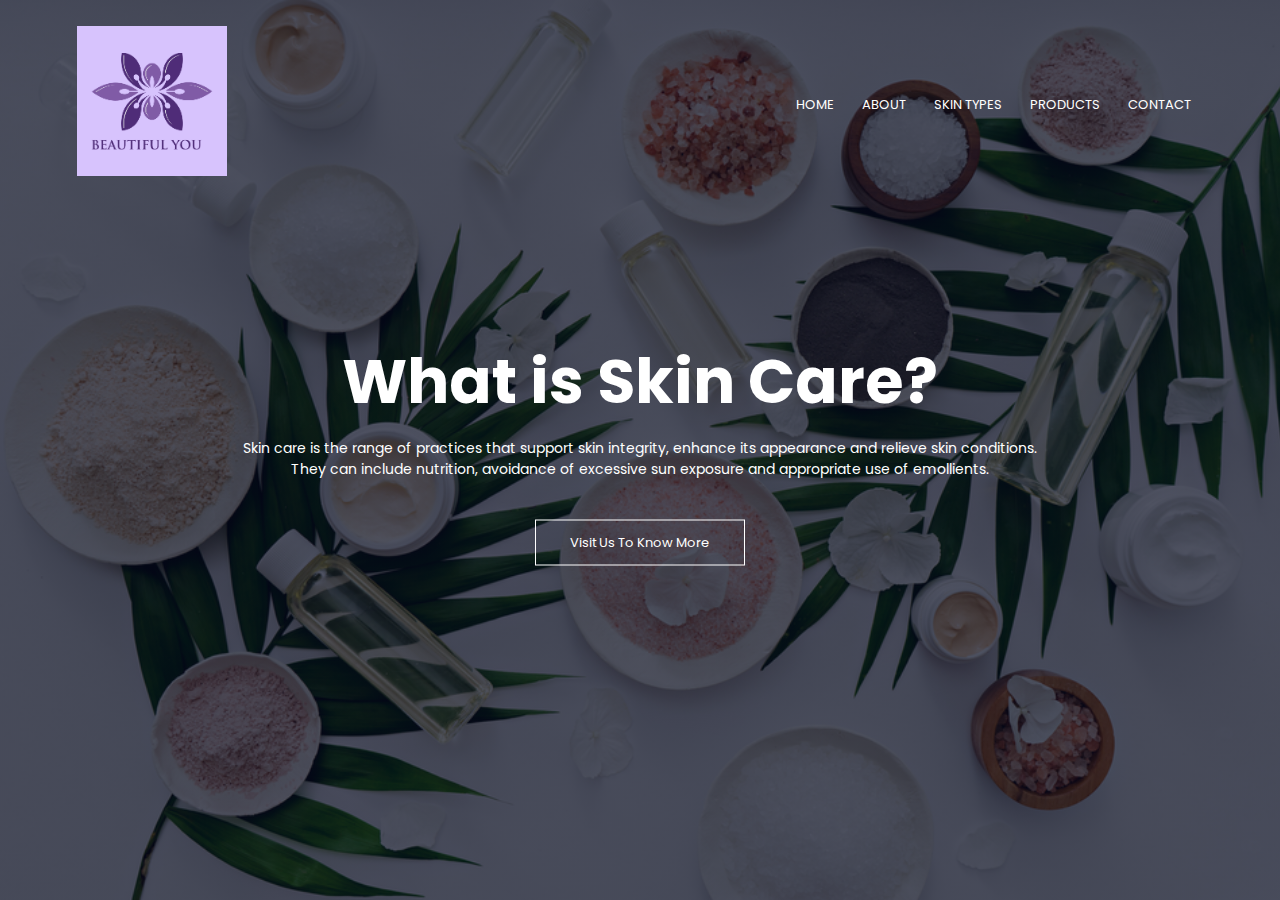
==== index.html @ ec86b8a4 "Add files via upload" ====
<!DOCTYPE html>
<html >
<head>

 
    <meta name="viewport" content="width=device-width, initial-scale=1.0">
    <title>Skin Care Website</title>
    <link rel="stylesheet" href="style.css">
    <link rel="preconnect" href="https://fonts.googleapis.com">
<link rel="preconnect" href="https://fonts.gstatic.com" crossorigin>
<link href="https://fonts.googleapis.com/css2?family=Poppins:ital,wght@0,200;0,300;0,400;0,600;0,700;1,100&display=swap" rel="stylesheet">
</head>
<body>
    <section class="header">
<nav>
    <a href="index.html"><img src="images/dm-beauty-logo-05.png"></a>
  <div class="nav-links">
      <ul>
          <li><a href="">HOME</a></li>
          <li><a href="">ABOUT</a></li>
          <li><a href="">SKIN TYPES</a></li>
          <li><a href="">PRODUCTS</a></li>
          <li><a href="">CONTACT</a></li>
      </ul>
  </div>
</nav>
<div class="text-box">
    <h1>What is Skin Care?</h1>
    <p>Skin care is the range of practices that support skin integrity, enhance its appearance and relieve skin conditions.<br> They can include nutrition, avoidance of excessive sun exposure and appropriate use of emollients.</p>
    <a href=""class="hero-btn">Visit Us To Know More</a>
</div>
    </section>
</body>
</html>
---- style.css ----
*{
    margin: 0;
    padding: 0;
    font-family: 'Poppins', sans-serif;
}
.header{
    min-height: 100vh;
    width: 100%;
background-image:linear-gradient(rgba(4,9,30,0.7),rgba(4,9,30,0.7)), url(images/shutterstock_486713719.jpg);
background-position: center;
background-size: cover;
position: relative;
}
nav{
    display: flex;
    padding: 2% 6%;
    justify-content: space-between;
    align-items: center;
}
nav img{
    width: 150px;
}
.nav-links{
    flex: 1;
    text-align: right;
}
.nav-links ul li{
    list-style: none;
    display: inline-block;
    padding: 8px 12px;
    position: relative;
}
.nav-links ul li a{
   color: #fff;
   text-decoration: none;
   font-size: 13px;
}
.nav-links ul li::after{
    content:'' ;
    width: 0%;
    height: 2px;
    background: #c003e0;
    display: block;
    margin: auto;
    transition: 0.5s;
}
.nav-links ul li:hover::after{
    width: 100%;
}
.text-box{
    width: 90%;
    color: #fff;
    position: absolute;
    top: 50%;
    left: 50%;
    transform: translate(-50%,-50%);
    text-align: center;
}
.text-box h1{
    font-size: 62px;
}
.text-box p{
    margin: 10px 0 40px;
    font-size: 14px;
    color: #fff;
}
.hero-btn{
    display: inline-block;
    text-decoration: none;
    color: #fff;
    border: 1px solid #fff;
    padding: 12px 34px;
    font-size: 13px;
    background: transparent;
    position: relative;
    cursor: pointer;
}
.hero-btn:hover{
    border: 1px solid #c003e0;
    background: #c003e0;
    transition: 1s;
}
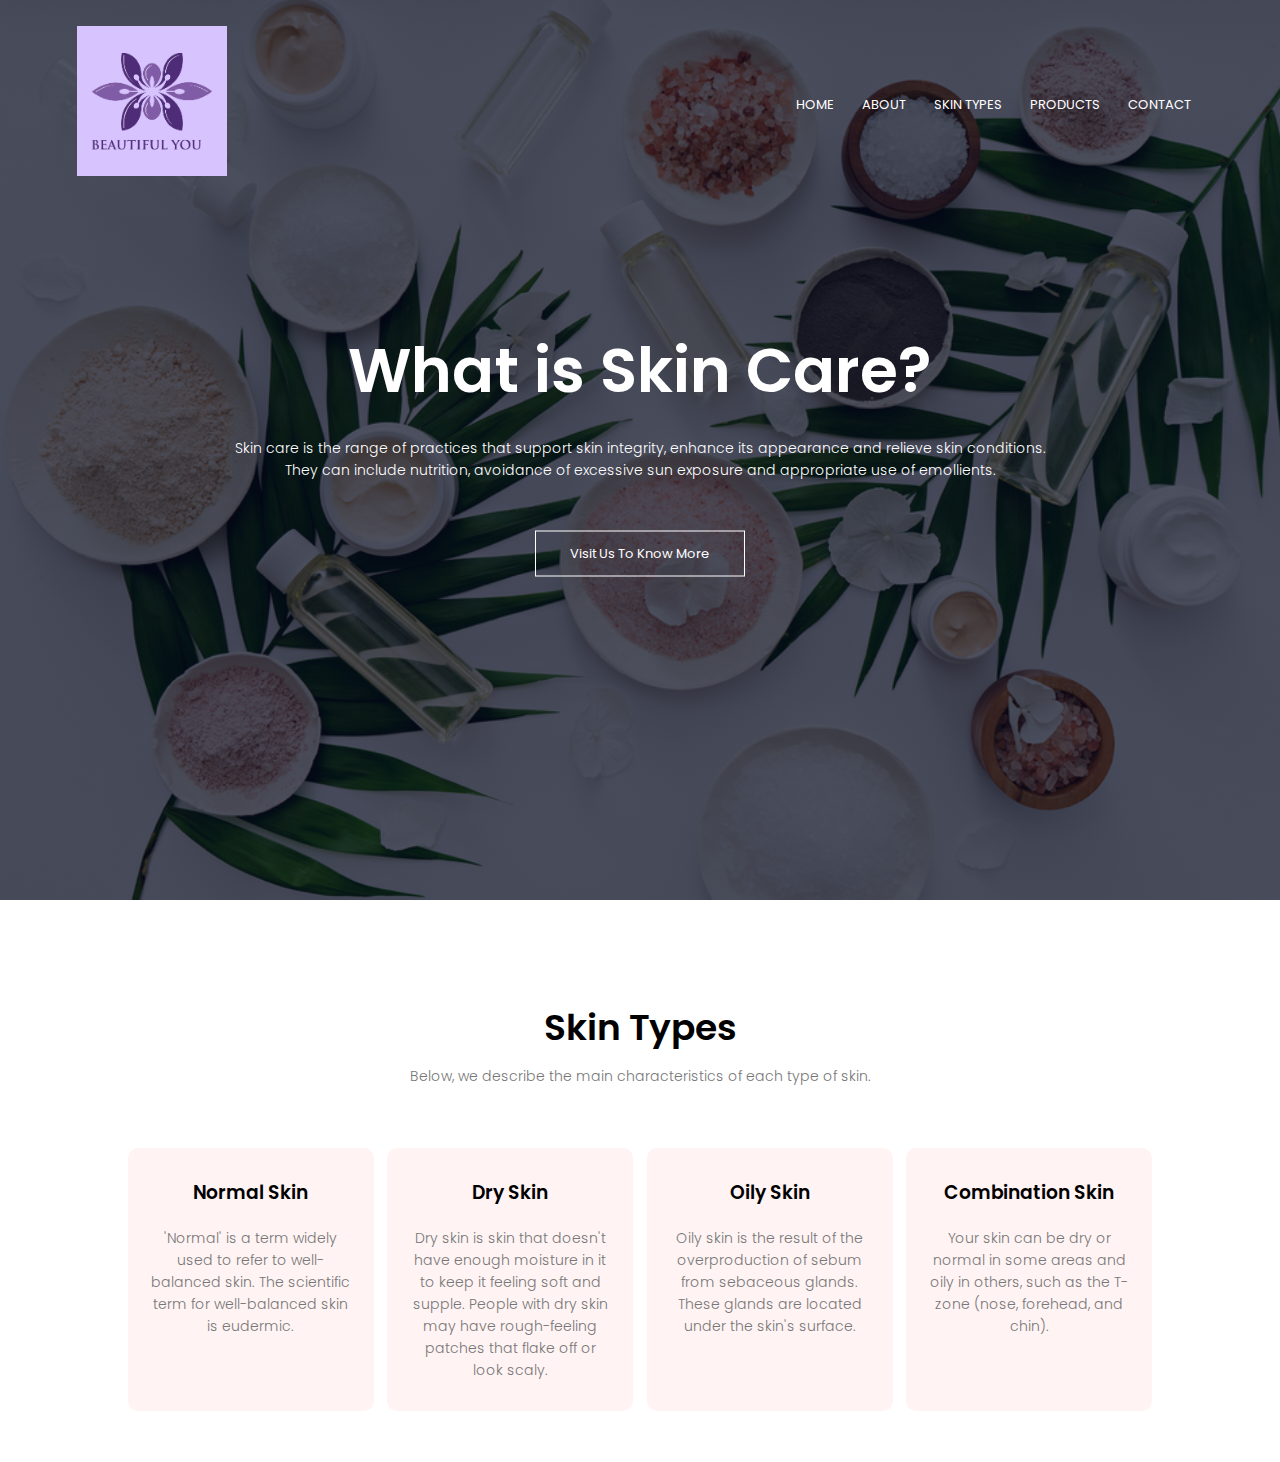
==== commit 68687df3: "Add files via upload" ====
--- a/index.html
+++ b/index.html
@@ -9,13 +9,15 @@
     <link rel="preconnect" href="https://fonts.googleapis.com">
 <link rel="preconnect" href="https://fonts.gstatic.com" crossorigin>
 <link href="https://fonts.googleapis.com/css2?family=Poppins:ital,wght@0,200;0,300;0,400;0,600;0,700;1,100&display=swap" rel="stylesheet">
+<link rel="stylesheet"href="https://stackpath.bootstrapcdn.com/font-awesome/4.7.0/css/font-awesome.min.css">
 </head>
 <body>
     <section class="header">
 <nav>
     <a href="index.html"><img src="images/dm-beauty-logo-05.png"></a>
-  <div class="nav-links">
-      <ul>
+     <div class="nav-links" id="navLinks">
+        <i class="fa fa-times" onclick="hideMenu()"></i>
+    <ul>
           <li><a href="">HOME</a></li>
           <li><a href="">ABOUT</a></li>
           <li><a href="">SKIN TYPES</a></li>
@@ -23,6 +25,7 @@
           <li><a href="">CONTACT</a></li>
       </ul>
   </div>
+  <i class="fa fa-bars" onclick="showMenu()"></i>
 </nav>
 <div class="text-box">
     <h1>What is Skin Care?</h1>
@@ -30,5 +33,48 @@
     <a href=""class="hero-btn">Visit Us To Know More</a>
 </div>
     </section>
+<!---- About ---->
+<section class="about">
+    <h1>Skin Types</h1>
+    <p>Below, we describe the main characteristics of each type of skin.</p>
+
+    <div class="row">
+        <div class="about-col">
+            <h3>Normal Skin</h3>
+            <p>'Normal' is a term widely used to refer to well-balanced skin. The scientific term for well-balanced skin is eudermic.</p>
+        </div>
+        <div class="about-col">
+            <h3>Dry Skin</h3>
+            <p>Dry skin is skin that doesn't have enough moisture in it to keep it feeling soft and supple. People with dry skin may have rough-feeling patches that flake off or look scaly.</p>
+        </div>
+        <div class="about-col">
+            <h3>Oily Skin</h3>
+            <p>Oily skin is the result of the overproduction of sebum from sebaceous glands. These glands are located under the skin's surface.</p>
+        </div>
+        <div class="about-col">
+            <h3>Combination Skin</h3>
+            <p>Your skin can be dry or normal in some areas and oily in others, such as the T-zone (nose, forehead, and chin).</p>
+        </div>
+    </div>
+</section>
+
+
+
+
+
+
+
+
+
+   <!------JavaScript for Toggle Menu------->
+    <script>
+        var navLinks = document.getElementById("navLinks");
+        function showMenu(){
+            navLinks.style.right="0";
+        }
+        function hideMenu(){
+            navLinks.style.right="-200px";
+        }
+    </script>
 </body>
 </html>--- a/style.css
+++ b/style.css
@@ -56,7 +56,7 @@
     transform: translate(-50%,-50%);
     text-align: center;
 }
-.text-box h1{
+.text-box h1{ 
     font-size: 62px;
 }
 .text-box p{
@@ -79,4 +79,83 @@
     border: 1px solid #c003e0;
     background: #c003e0;
     transition: 1s;
+}
+nav .fa{
+    display: none;
+}
+@media(max-width: 700px){
+.text-box h1{
+    font-size: 20px;}
+    .nav-links ul li{
+        display: block;
+    }
+    .nav-links{
+        position: absolute;
+        background: #c003e0;
+        height: 100vh;
+        width: 200px;
+        top: 0;
+        right:-200px;
+        text-align: left;
+        z-index: 2;
+        transition: 1s;
+
+    }
+    nav .fa{
+        display: block;
+        color: #fff;
+        margin: 10px;
+        font-size: 22px;
+        cursor: pointer;
+    }
+    .nav-links ul{
+        padding: 30px;
+    }
+}
+
+/*----about----*/
+
+.about{
+    width: 80%;
+    margin: auto;
+    text-align: center;
+    padding-top: 100px;
+}
+h1{
+    font-size: 36px;
+    font-weight: 600;
+}
+p{
+    color: #777;
+    font-size: 14px;
+    font-weight: 300;
+    line-height: 22px;
+    padding: 10px;
+}
+.row{
+    margin-top: 5%;
+    display: flex;
+    justify-content: space-between;
+}
+.about-col{
+    flex-basis: 24%;
+    background: #fff3f3;
+    border-radius: 10px;
+    margin-bottom: 5%;
+    padding: 20px 12px;
+    box-sizing: border-box;
+    transition: 0.5s;
+}
+h3{
+    text-align: center;
+    font-weight: 600;
+    margin: 10px 0;
+}
+.about-col:hover{
+    box-shadow: 0 0 20px 0px rgba(0,0,0,0.2);
+}
+@media(max-width: 700px){
+    .row{
+        flex-direction: column;
+    }
 }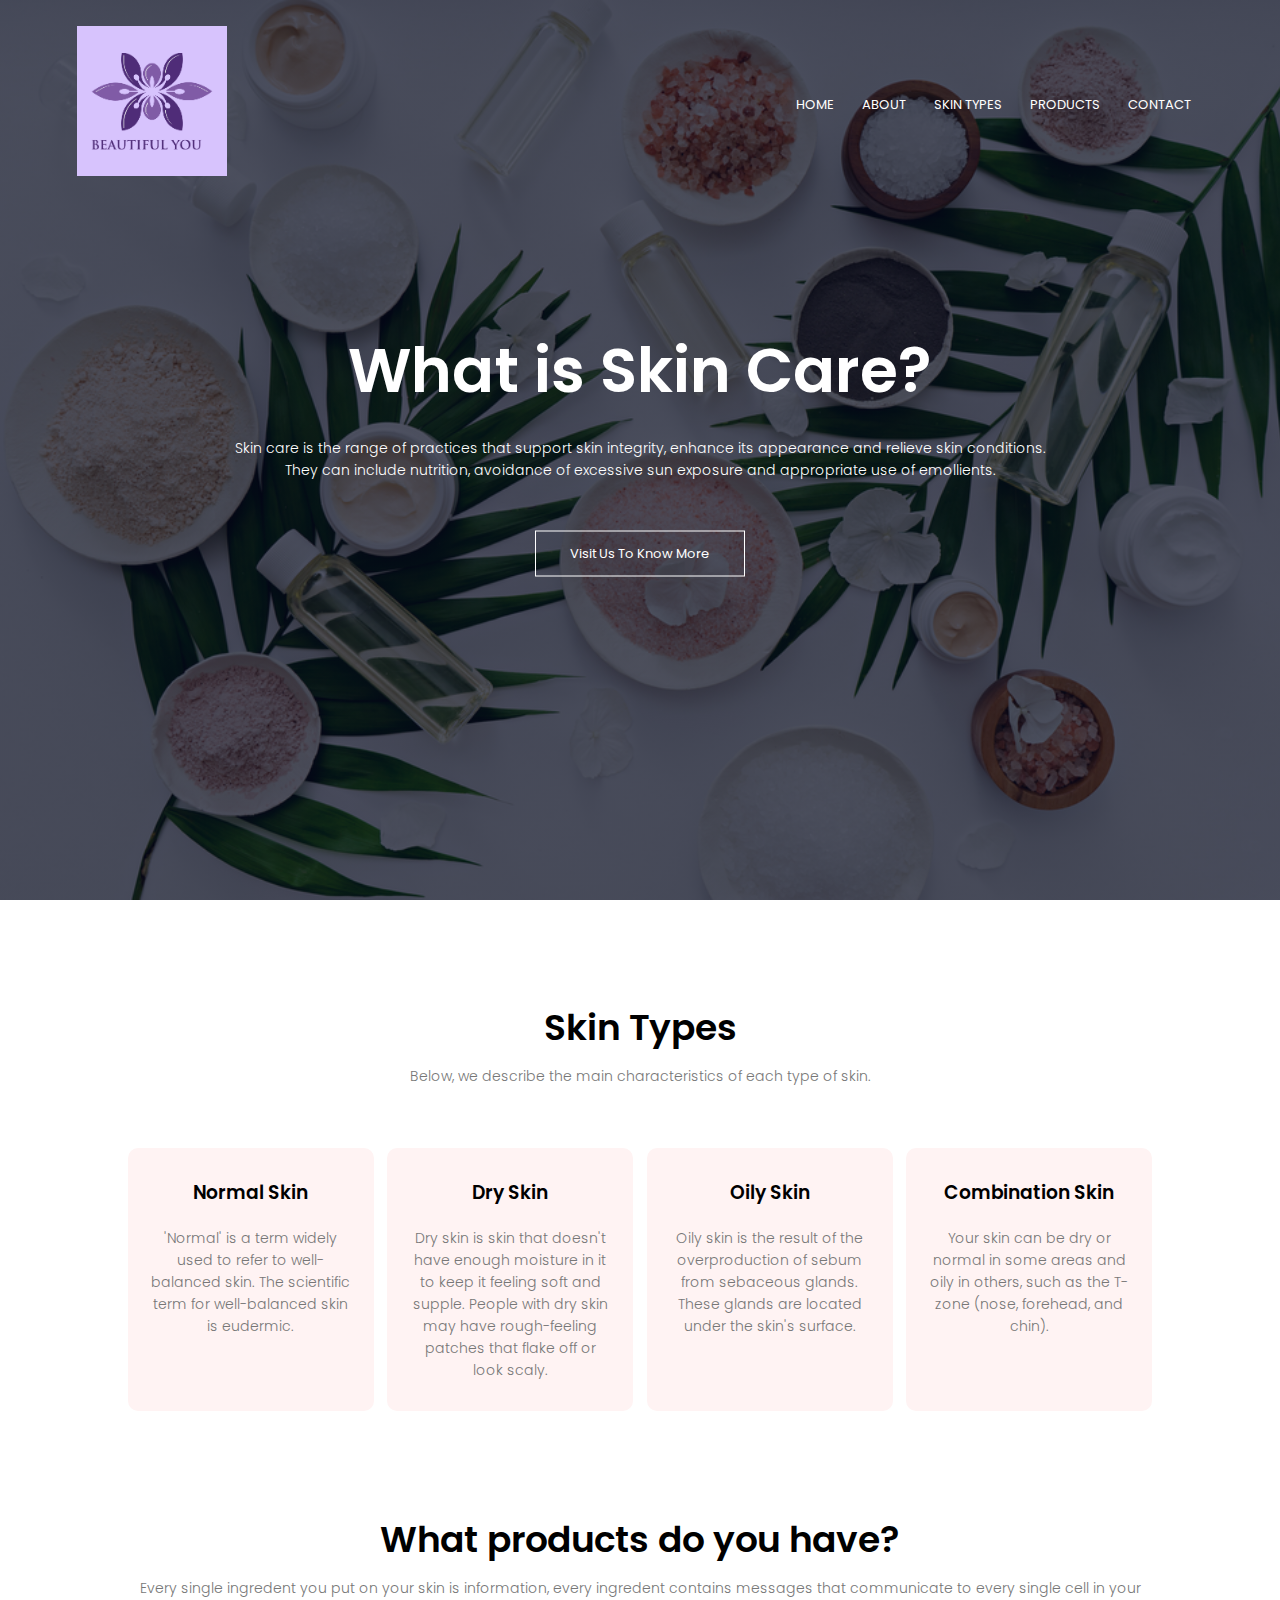
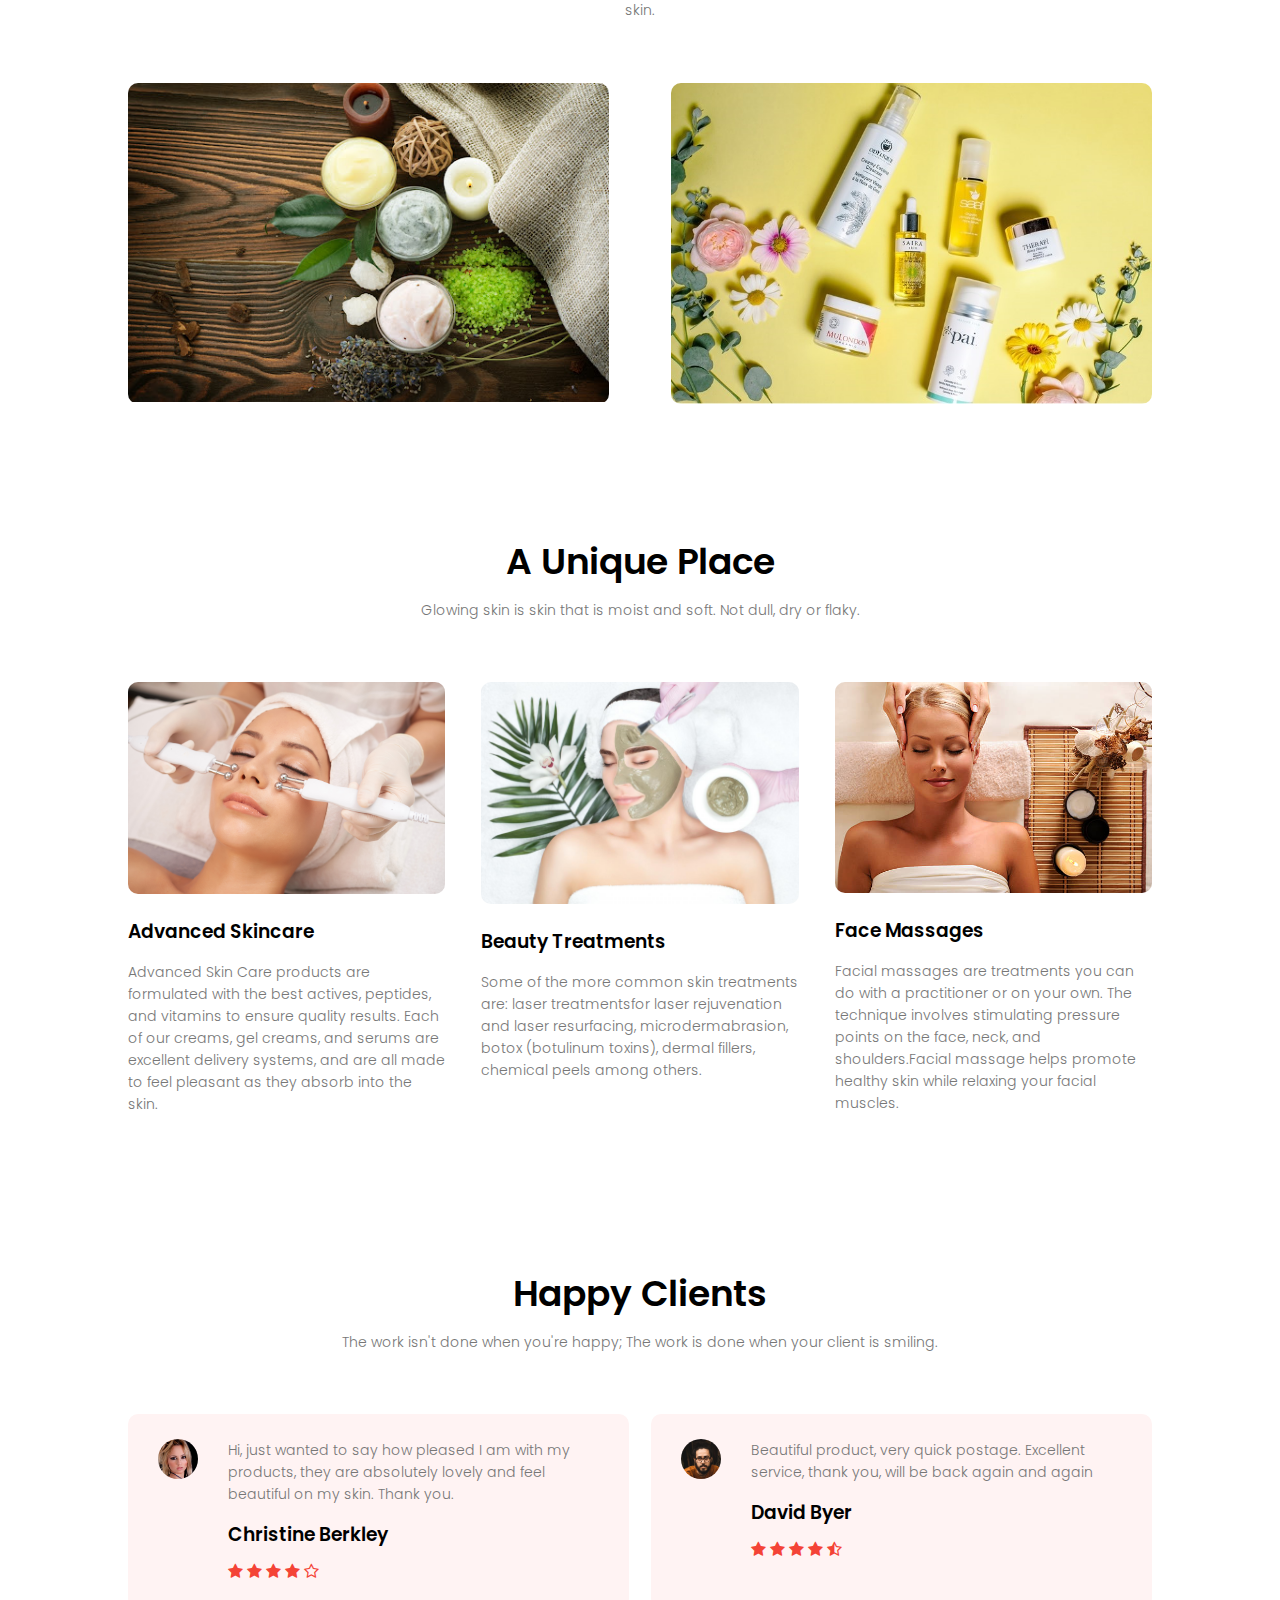
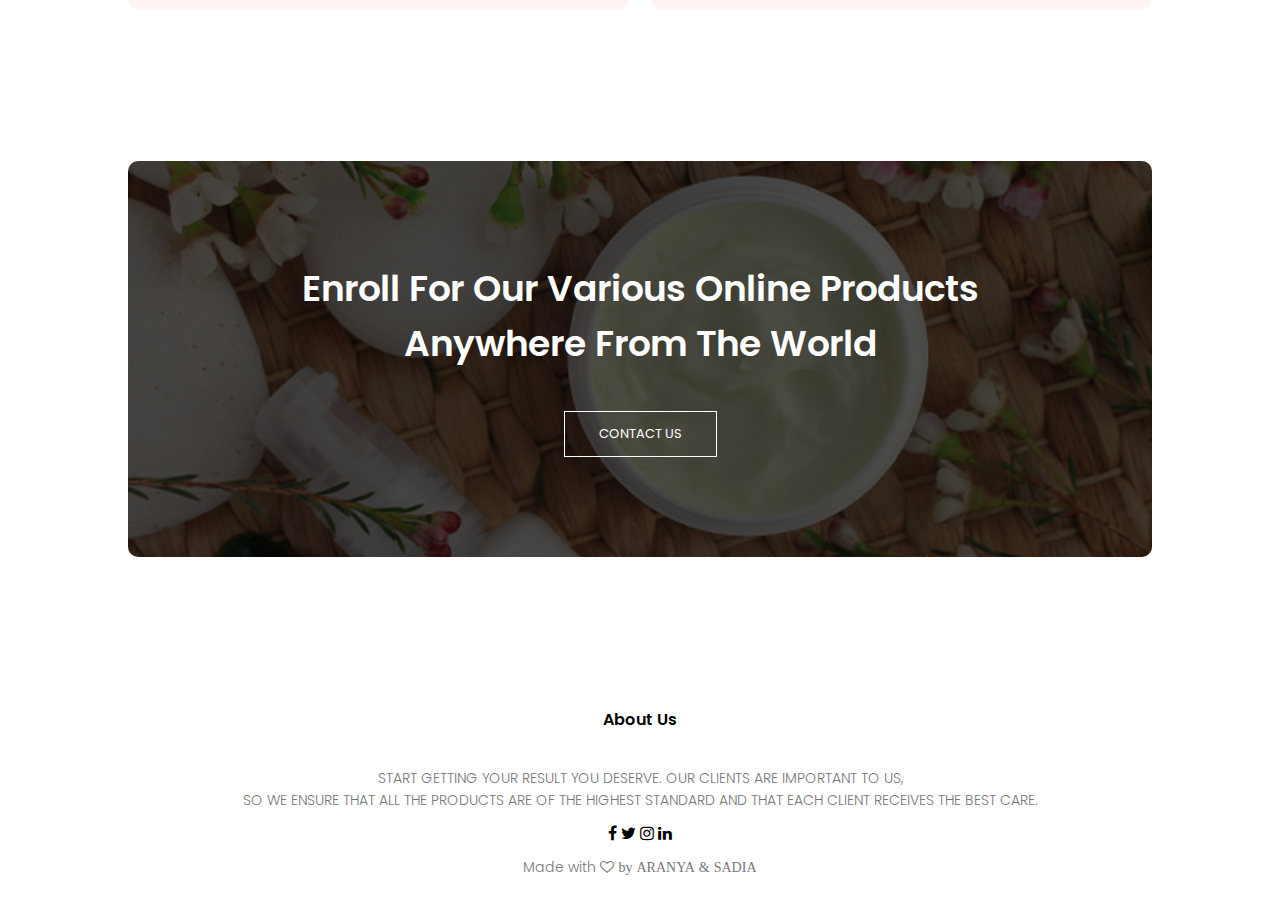
==== commit aa6970ed: "Add files via upload" ====
--- a/index.html
+++ b/index.html
@@ -57,16 +57,109 @@
         </div>
     </div>
 </section>
+             <!----products------>
+
+<section class="products">
+<h1>What products do you have?</h1>
+<p>Every single ingredent you put on your skin is information, every ingredent contains messages that communicate to every single cell in your skin.</p>
+
+<div class="row">
+    <div class="products-col">
+     <img src="images/unnamed.jpg">
+     <div class="layer">
+      <h3>Natural Skin Care Products</h3>
+     </div>
+    </div>
+    <div class="products-col">
+        <img src="images/organic-beauty-products.jpg">
+        <div class="layer">
+         <h3>Chemical Skin Care Products</h3>
+        </div>
+       </div>
+</div>
+
+</section>
+
+<!----A Unique Place---->
+<section class="A-Unique-Place">
+    <h1>A Unique Place</h1>
+    <p>Glowing skin is skin that is moist and soft. Not dull, dry or flaky.</p>
+    <div class="row">
+        <div class="A-Unique-Place-col">
+         <img src="images/advanced-skin-treatments-burlington.jpg">
+         <h3>Advanced Skincare</h3>
+         <p>Advanced Skin Care products are formulated with the best actives, peptides, and vitamins to ensure quality results. Each of our creams, gel creams, and serums are excellent delivery systems, and are all made to feel pleasant as they absorb into the skin.</p>
+        </div>
+        <div class="A-Unique-Place-col">
+            <img src="images/beauty treatments.jpeg">
+            <h3>Beauty Treatments</h3>
+            <p>Some of the more common skin treatments are: laser treatmentsfor laser rejuvenation and laser resurfacing, microdermabrasion, botox (botulinum toxins), dermal fillers, chemical peels among others.</p>
+           </div>
+           <div class="A-Unique-Place-col">
+            <img src="images/face massages.jpg">
+            <h3>Face Massages</h3>
+            <p>Facial massages are treatments you can do with a practitioner or on your own. The technique involves stimulating pressure points on the face, neck, and shoulders.Facial massage helps promote healthy skin while relaxing your facial muscles.</p>
+           </div> 
+    </div>
+</section>
+
+<!------reviews------>
+
+<section class="reviews">
+     <h1>Happy Clients</h1>
+     <p>The work isn't done when you're happy; The work is done when your client is smiling.</p>
+
+     <div class="row">
+        <div class="reviews-col">
+            <img src="images/user1.jpg">
+            <div>
+                <p>Hi, just wanted to say how pleased I am with my products, they are absolutely lovely and feel beautiful on my skin. Thank you.</p>
+                <h3>Christine Berkley</h3>
+                <i class="fa fa-star" ></i>
+                <i class="fa fa-star" ></i>
+                <i class="fa fa-star" ></i>
+                <i class="fa fa-star" ></i>
+                <i class="fa fa-star-o" ></i>
+            </div>
+        </div>
+        <div class="reviews-col">
+            <img src="images/user2.jpg">
+            <div>
+                <p>Beautiful product, very quick postage. Excellent service, thank you, will be back again and again</p>
+                <h3>David Byer</h3>
+                <i class="fa fa-star" ></i>
+                <i class="fa fa-star" ></i>
+                <i class="fa fa-star" ></i>
+                <i class="fa fa-star" ></i>
+                <i class="fa fa-star-half-o" ></i>
+            </div>
+        </div>
+      </div>
+    </section>
+
+<!-----Call To Action---->
+
+<section class="cta">
+    <h1>Enroll For Our Various Online Products<br>Anywhere From The World</h1>
+     <a href=""class="hero-btn">CONTACT US</a>
+</section>
 
 
+<!-----Footer---->
 
+<section class="footer">
+    <h4>About Us</h4>
+    <p>START GETTING YOUR RESULT YOU DESERVE. OUR CLIENTS ARE IMPORTANT TO US,<br>SO WE ENSURE THAT ALL THE PRODUCTS ARE OF THE HIGHEST STANDARD AND THAT EACH CLIENT RECEIVES THE BEST CARE.</p>
+    <div class="icons">
+        <i class="fa fa-facebook" ></i>
+        <i class="fa fa-twitter" ></i>
+        <i class="fa fa-instagram" ></i>
+        <i class="fa fa-linkedin" ></i>
+    </div>
+    <p>Made with   <i class="fa fa-heart-o" > by ARANYA & SADIA</i></p>
+</section>
 
-
-
-
-
-
-   <!------JavaScript for Toggle Menu------->
+            <!------JavaScript for Toggle Menu------->
     <script>
         var navLinks = document.getElementById("navLinks");
         function showMenu(){
--- a/style.css
+++ b/style.css
@@ -6,7 +6,7 @@
 .header{
     min-height: 100vh;
     width: 100%;
-background-image:linear-gradient(rgba(4,9,30,0.7),rgba(4,9,30,0.7)), url(images/shutterstock_486713719.jpg);
+background-image:linear-gradient(rgba(4,9,30,0.7),rgba(4,9,30, 0.7)), url(images/shutterstock_486713719.jpg);
 background-position: center;
 background-size: cover;
 position: relative;
@@ -158,4 +158,157 @@
     .row{
         flex-direction: column;
     }
+}
+
+
+/*-----products----*/
+
+.products{
+    width: 80%;
+    margin: auto;
+    text-align: center;
+    padding-top: 50px;
+}
+.products-col{
+   flex-basis: 47%;
+   border-radius: 10px;
+   margin-bottom: 30px;
+   position: relative;
+   overflow: hidden;
+}
+.products-col img{
+    width: 100%;
+    display: block;
+}
+.layer{
+    background:transparent;
+    height: 100%;
+    width: 100%;
+    position: absolute;
+    top: 0;
+    left: 0;
+    transition: 0.5s;
+}
+.layer:hover{
+    background: rgba(180,129,129,0.7);
+}
+.layer h3{
+    width: 100%;
+    font-weight: 500;
+    color: #fff;
+    font-size: 26px;
+    bottom: 0;
+    left: 50%;
+    transform:translateX(-50%);
+    position: absolute;
+    opacity: 0;
+    transition: 0.5s;
+}
+.layer:hover h3{
+    bottom: 40%;
+    opacity: 1;
+}
+
+/*------A Unique Place----*/
+
+.A-Unique-Place {
+    width: 80%;
+    margin: auto;
+    text-align: center;
+    padding-top: 100px;
+}
+.A-Unique-Place-col{
+    flex-basis: 31%;
+    border-radius: 10px;
+    margin-bottom: 5%;
+    text-align: left;
+}
+.A-Unique-Place-col img{
+    width: 100%;
+    border-radius: 10px;
+}
+.A-Unique-Place-col p{
+    padding: 0;
+}
+.A-Unique-Place-col h3{
+    margin-top: 16px;
+    margin-bottom: 15px;
+    text-align: left;
+}
+
+/*------reviews------*/
+.reviews{
+    width: 80%;
+    margin: auto;
+    padding-top: 100px;
+    text-align: center;
+}
+.reviews-col{
+    flex-basis: 44%;
+    border-radius: 10px;
+    margin-bottom: 5%;
+    text-align: left;
+    background: #fff3f3;
+    padding: 25px;
+    cursor: pointer;
+    display: flex;
+}
+.reviews-col img{
+    height: 40px;
+    margin-left: 5px;
+    margin-right: 30px;
+    border-radius: 50%;
+}
+.reviews-col p{
+    padding: 0;
+}
+.reviews-col h3{
+    margin-top: 15px;
+    text-align: left;
+}
+.reviews-col .fa{
+    color: #f44336;
+}
+@media(max-width:700px){
+    .reviews-col img{
+        margin-left: 0px;
+        margin-right: 15px;
+        }
+}
+
+/*-----call to action-----*/
+
+.cta{
+    margin: 100px auto;
+    width: 80%;
+    background-image: linear-gradient(rgba(0,0,0,0.7),rgba(0,0,0,0.7)),url(images/artisan-clinics-911774400.jpg);
+    background-position: center;
+    background-size: cover;
+    border-radius: 10px;
+    text-align: center;
+    padding: 100px 0;
+}
+.cta h1{
+    color: #fff;
+    margin-bottom: 40px;
+    padding: 0;
+}
+@media(max-width:700px){
+    .cta h1{
+        font-size: 24px;
+    }
+}
+
+
+/*-----footer-----*/
+
+.footer{
+    width: 100%;
+    text-align: center;
+    padding: 30px 0;
+}
+.footer h4{
+    margin-bottom: 25px;
+    margin-top: 20px;
+    font-weight: 600;
 }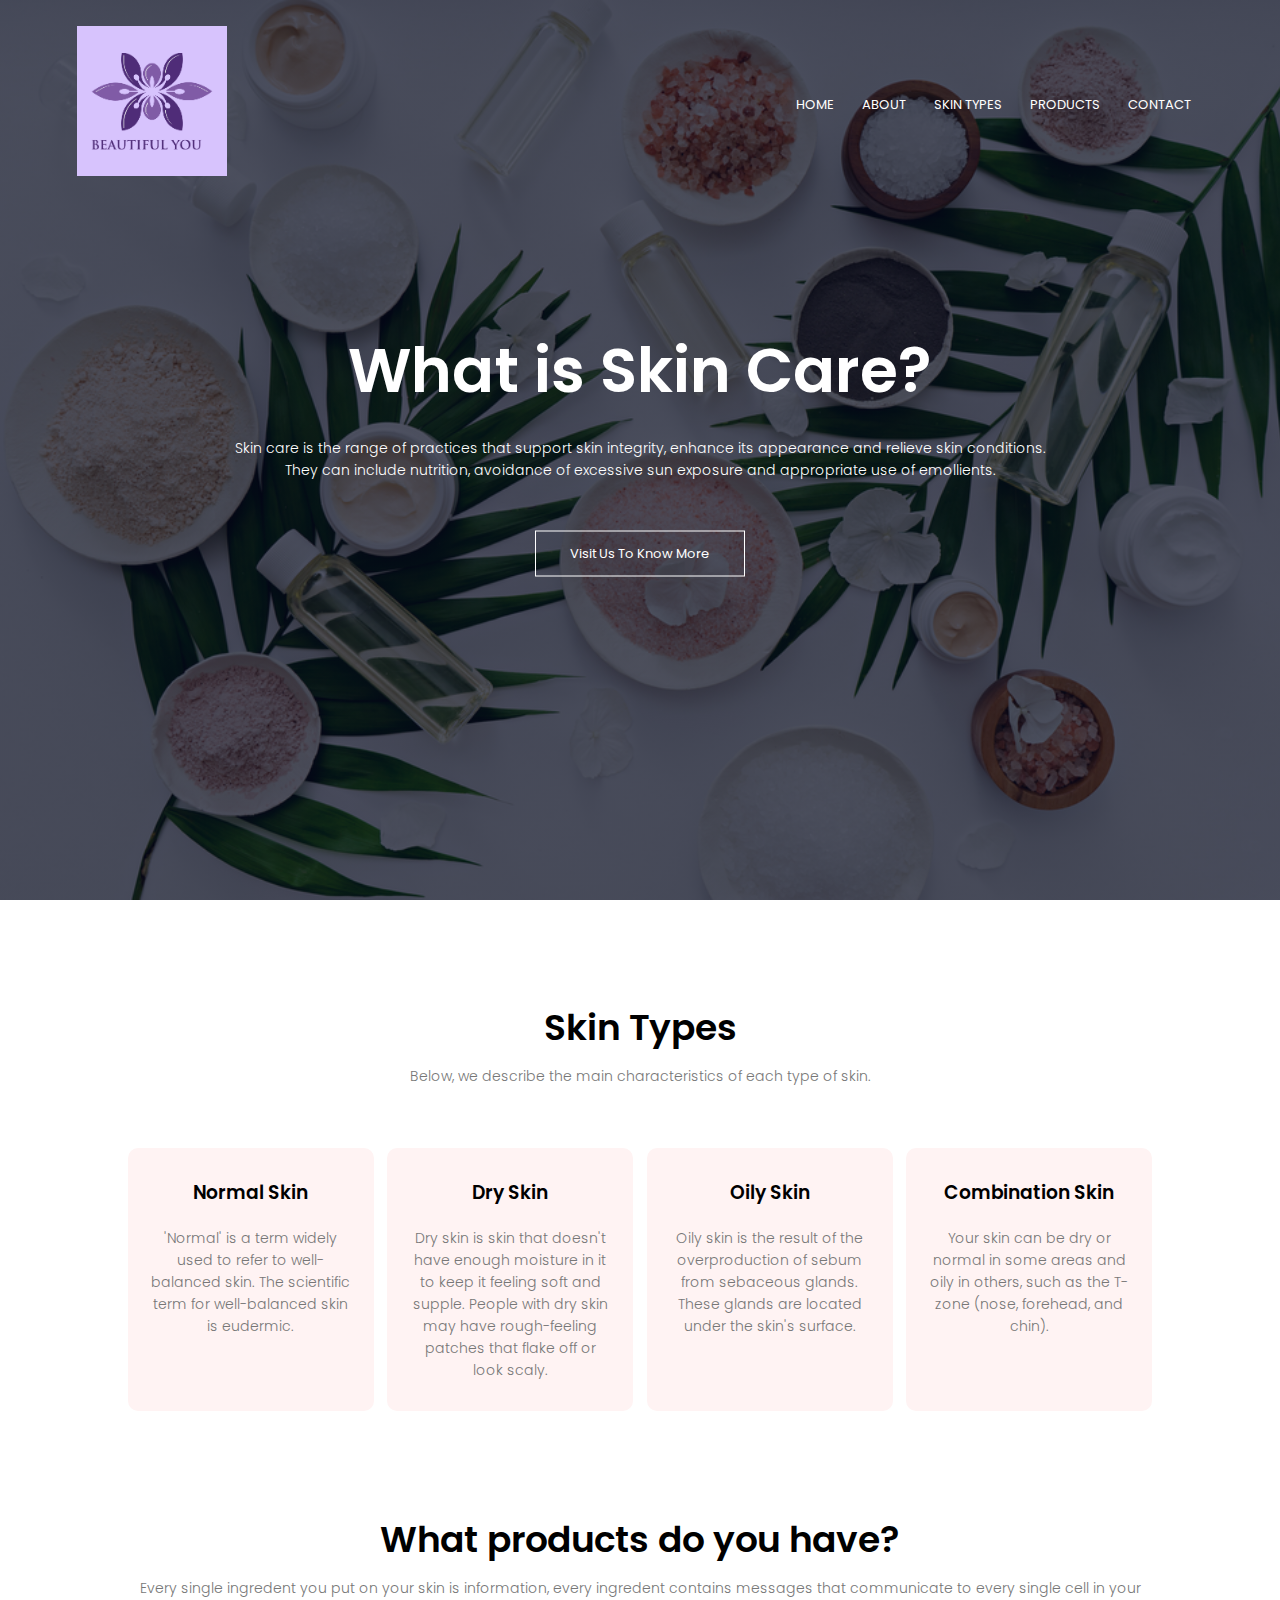
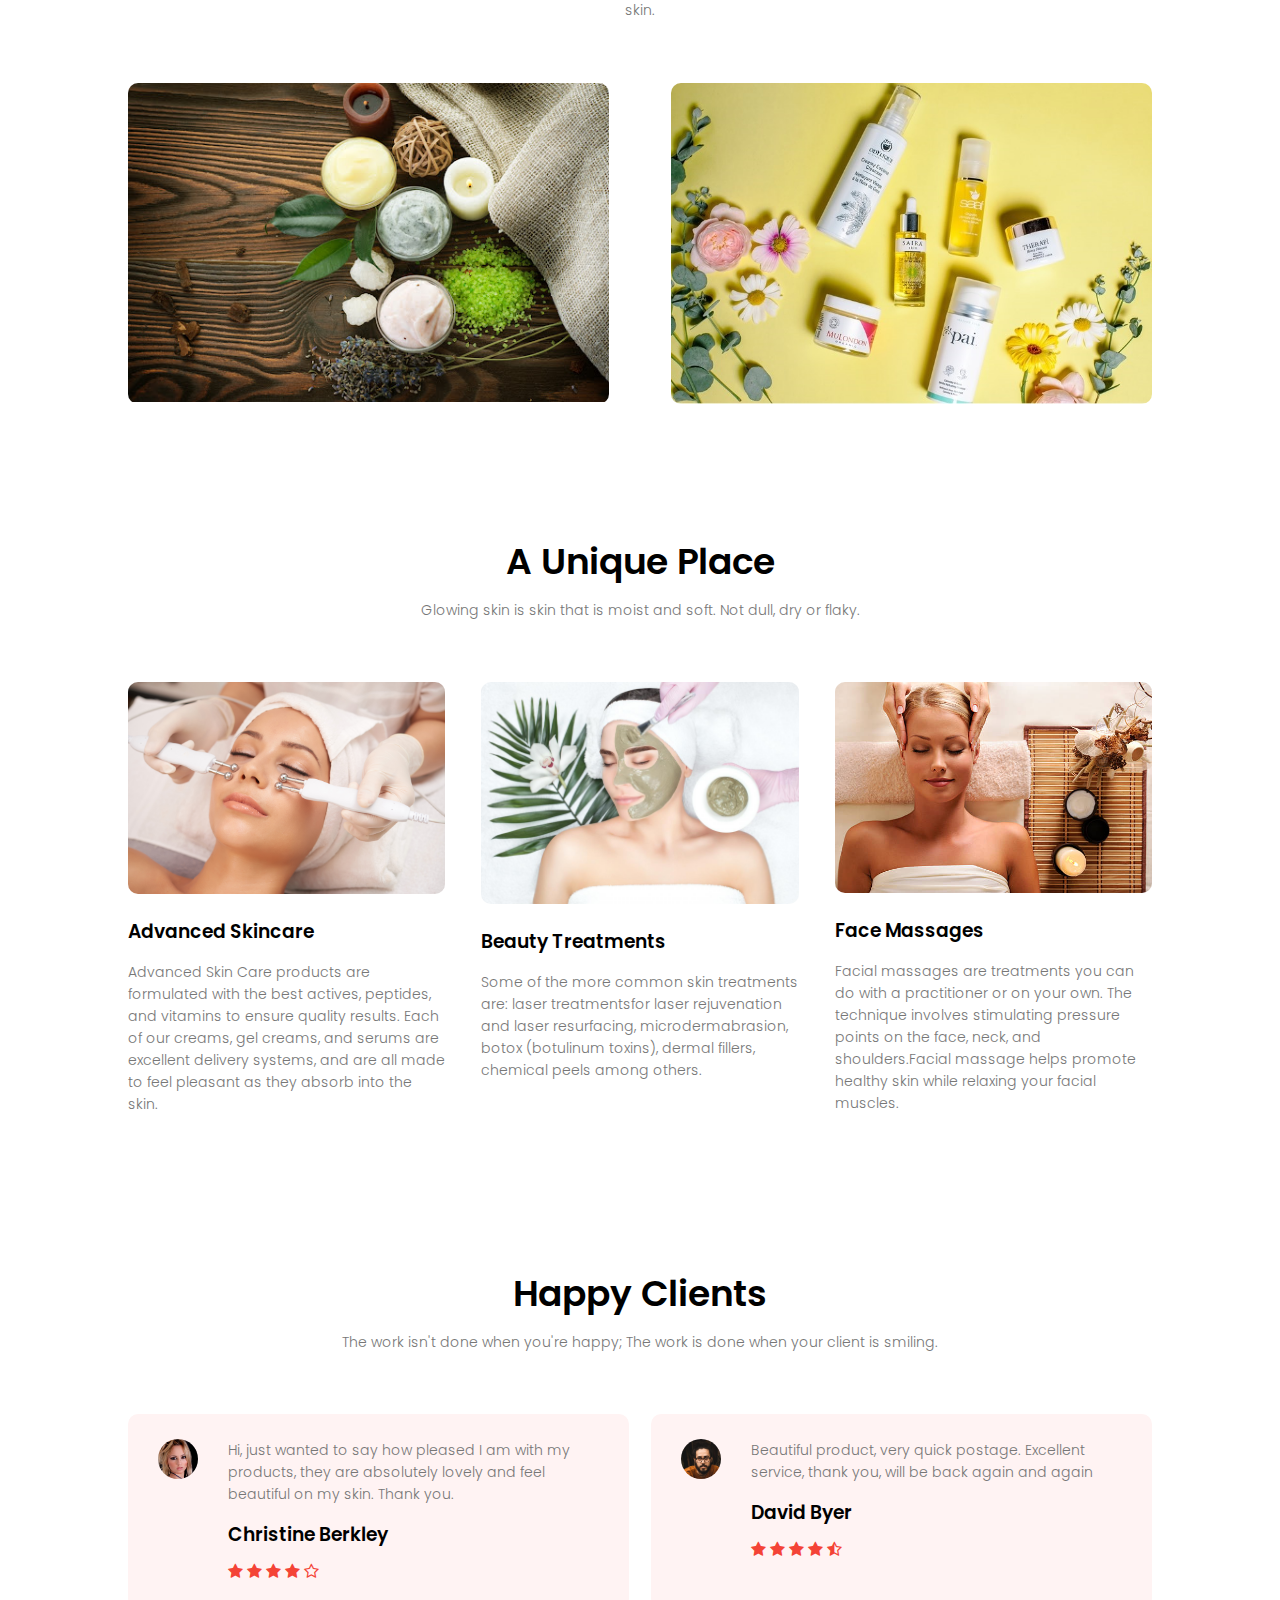
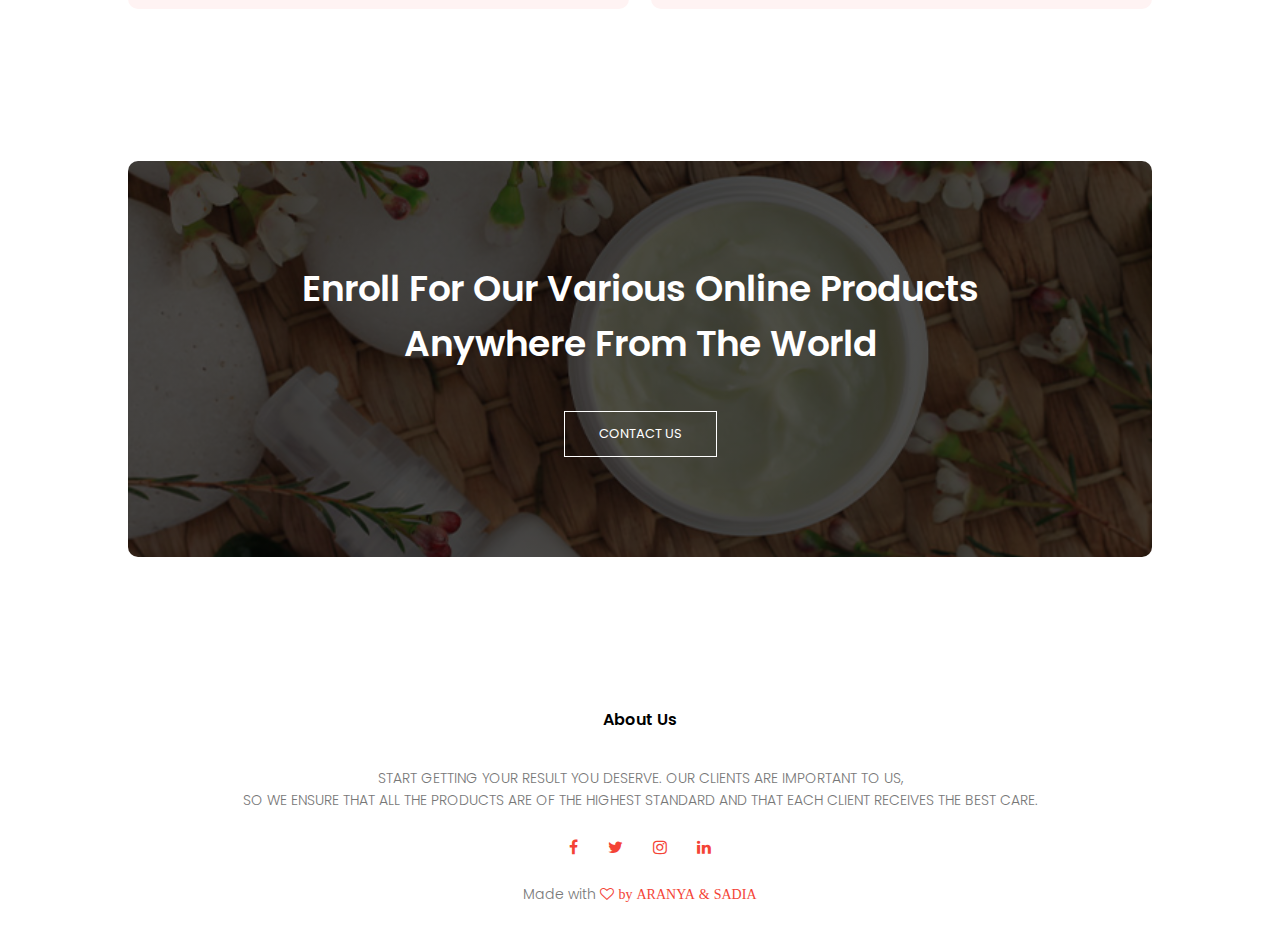
==== commit 1ef93710: "Add files via upload" ====
--- a/index.html
+++ b/index.html
@@ -18,11 +18,12 @@
      <div class="nav-links" id="navLinks">
         <i class="fa fa-times" onclick="hideMenu()"></i>
     <ul>
-          <li><a href="">HOME</a></li>
-          <li><a href="">ABOUT</a></li>
-          <li><a href="">SKIN TYPES</a></li>
-          <li><a href="">PRODUCTS</a></li>
-          <li><a href="">CONTACT</a></li>
+         
+        <li><a href="index.html">HOME</a></li>
+        <li><a href="about.html">ABOUT</a></li>
+        <li><a href="skintypes.html">SKIN TYPES</a></li>
+        <li><a href="products.html">PRODUCTS</a></li>
+        <li><a href="contact.html">CONTACT</a></li>
       </ul>
   </div>
   <i class="fa fa-bars" onclick="showMenu()"></i>
--- a/style.css
+++ b/style.css
@@ -90,7 +90,7 @@
         display: block;
     }
     .nav-links{
-        position: absolute;
+        position: fixed;
         background: #c003e0;
         height: 100vh;
         width: 200px;
@@ -311,4 +311,148 @@
     margin-bottom: 25px;
     margin-top: 20px;
     font-weight: 600;
+}
+.icons .fa{
+    color: #f44336;
+    margin: 0 13px;
+    cursor: pointer;
+    padding: 18px 0;
+}
+.fa-heart-o{
+    color: #f44336;
+}
+
+/*------about us page-------*/
+
+.sub-header{
+    height: 60vh;
+    width: 100%;
+    background-image: linear-gradient(rgba(4,9,30,0.7),rgba(4,9,30,0.7)),url(images/about\ us\ 2.jpg);
+    background-position: center;
+    background-size: cover;
+    text-align: center;
+    color: #fff;
+}
+.sub-header h1{
+    margin-top: 20px;
+}
+.about-us{
+    width: 80%;
+    margin: auto;
+    padding-top: 80px;
+    padding-bottom:50px ;
+}
+.aboutus-col{
+    flex-basis: 48%;
+    padding: 30px 2px;
+}
+.aboutus-col img{
+    width: 100%;
+}
+.aboutus-col h1{
+    padding-top: 0;
+}
+.aboutus-col p{
+    padding: 15px 0 25px;
+}
+.red-btn{
+border: 1px solid #f44336;
+background: transparent;
+color: #f44336;
+}
+.red-btn:hover{
+    color: #fff;
+}
+
+/*-------Products for your skin-type------*/
+
+.products-for-your-skin-type{
+    width: 80%;
+    margin: auto;
+    padding: 60px 0;
+}
+.products-for-your-skin-type-left{
+    flex-basis: 65%;
+}
+.products-for-your-skin-type-left img{
+    width: 100%;
+}
+.products-for-your-skin-type-left h2{
+    color: #222;
+    font-weight: 600;
+    margin: 30px 0;
+}
+
+
+
+
+
+
+
+
+.comment-box {
+    border: 1px solid #ccc;
+    margin: 50px 0;
+    padding: 10px 20px;
+}
+.comment-box h3{
+    text-align: left;
+}
+.comment-form input, .comment-form textarea{
+    width: 100%;
+    padding: 10px;
+    margin: 15px 0;
+    box-sizing: border-box;
+    border: none;
+    outline: none;
+    background: #f0f0f0;
+}
+.comment-form button{
+    margin: 10px 0;
+}
+
+/*-----Contact Us Page-----*/
+.location{
+    width: 80%;
+    margin: auto;
+    padding: 80px;
+}
+.location iframe{
+    width: 100%;
+}
+.contact-us{
+    width: 80%;
+    margin: auto;
+}
+.contact-col{
+    flex-basis: 48%;
+    margin-bottom: 30px;
+}
+.contact-col div{
+    display: flex;
+    align-items: center;
+    margin-bottom: 40px;
+}
+.contact-col div .fa{
+    font-size: 28px;
+    color: #f44336;
+    margin: 10px;
+    margin-right: 30px;
+}
+.contact-col div p {
+    padding: 0;
+}
+.contact-col div h5{
+    font-size: 20px;
+    margin-bottom: 5px;
+    color: #555;
+    font-weight: 400;
+}
+.contact-col input, .contact-col textarea{
+    width: 100%;
+    padding: 15px;
+    margin-bottom: 17px;
+    outline: none;
+    border: 1px solid #ccc;
+    box-sizing: border-box;
 }